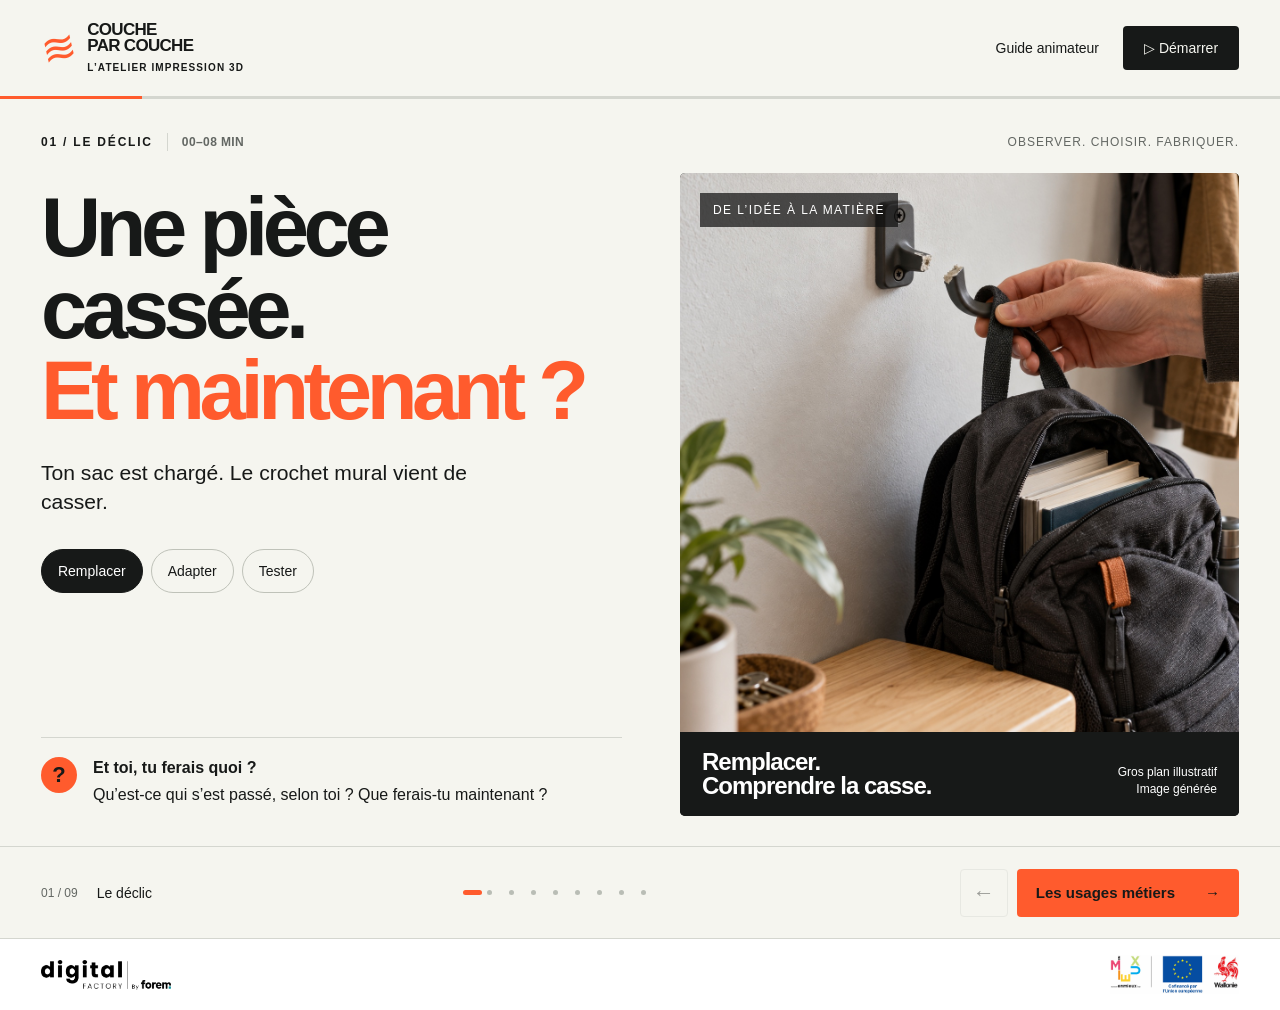
==== index.html @ ea2343e4 "Référencer la favicone du site" ====
<!doctype html>
<html lang="fr">
<head>
  <meta charset="UTF-8"><meta name="viewport" content="width=device-width,initial-scale=1">
  <meta name="theme-color" content="#171918">
  <title>Couche par couche · L’atelier impression 3D</title>
  <meta name="description" content="120 minutes pour partir d’un problème métier, comprendre l’impression 3D et fabriquer ton premier objet utile.">
  <link rel="icon" type="image/svg+xml" href="favicon.svg">
  <link rel="stylesheet" href="style.css"><script type="module" src="app.js"></script>
</head>
<body>
  <a class="skip" href="#stage">Aller à l’atelier</a>
  <header class="topbar">
    <button class="brand" id="home" aria-label="Retour au premier écran"><span class="brandmark" aria-hidden="true">≋</span><span>COUCHE<br>PAR COUCHE<span class="brand-sub">L’ATELIER IMPRESSION 3D</span></span></button>
    <div class="toptools"><button class="quiet" id="guide">Guide animateur</button><button class="clock" id="clock" title="Démarrer ou mettre en pause le chrono de l’atelier">▷ <span id="clock-text">Démarrer</span></button></div>
  </header>
  <div class="progress-track" aria-hidden="true"><div id="progress"></div></div>
  <main id="stage" tabindex="-1"></main>
  <footer class="bottom"><div class="chapter"><span id="page-number">01 / 09</span><span id="chapter-name">Le déclic</span></div><div id="dots" class="dots" aria-label="Étapes de l’atelier"></div><div class="nav-actions"><button id="prev" class="nav-arrow" aria-label="Écran précédent">←</button><button id="next" class="next">Les usages métiers <span aria-hidden="true">→</span></button></div></footer>
  <div class="institutional-logos" aria-label="Digital Factory et pouvoirs subsidiants"><img class="digital-factory-logo" src="assets/logo-digital-factory.png" alt="Digital Factory by Le Forem" width="813" height="187"><img class="subsidy-logos" src="assets/logo-pouvoirs-subsidiants.jpg" alt="En Mieux, Union européenne — cofinancé par l’Union européenne, et Wallonie" width="1413" height="424"></div>
  <dialog id="modal"><div class="modal-top"><span class="eyebrow" id="modal-kicker">L’ATELIER</span><button id="close-modal" class="nav-arrow" aria-label="Fermer la fenêtre">×</button></div><div id="modal-body"></div></dialog>
  <div id="announcement" class="sr-only" aria-live="polite"></div>
  <noscript><p>Active JavaScript pour explorer les objets et naviguer dans l’atelier.</p></noscript>
</body></html>
---- style.css ----
:root{--ink:#171918;--muted:#636763;--paper:#f5f5ef;--orange:#ff5b2d;--line:#d4d6cf;--green:#d3e8bd;--white:#fff;--radius:5px;font-family:Arial,Helvetica,sans-serif;color:var(--ink);background:var(--paper);font-synthesis:none}
*{box-sizing:border-box}body{margin:0}button,input,select,textarea{font:inherit}button,a,input,select,textarea{-webkit-tap-highlight-color:transparent}button,a{touch-action:manipulation}button{cursor:pointer;color:inherit}button:disabled{cursor:not-allowed;opacity:.4}button{border:0}a{color:inherit;text-underline-offset:4px}button:focus-visible,a:focus-visible,input:focus-visible,textarea:focus-visible,canvas:focus-visible{outline:3px solid #007fbd;outline-offset:4px}button:hover:not(:disabled){filter:brightness(.96)}.topbar{height:96px;padding:18px 3.2vw;display:flex;align-items:center;justify-content:space-between;gap:20px}.brand{display:flex;align-items:center;gap:12px;text-align:left;font-size:17px;font-weight:900;line-height:.93;letter-spacing:-.7px;background:none;padding:0}.brandmark{font-size:42px;line-height:1;color:var(--orange);transform:rotate(-13deg)}.brand-sub{display:block;font-size:10px;letter-spacing:1.1px;font-weight:600;margin-top:7px;line-height:1.3}.toptools{display:flex;align-items:center;gap:10px}.quiet{padding:13px 14px;border-radius:4px;background:none;font-size:14px}.mini{border:1px solid var(--line);padding:4px 7px;margin-left:8px;font-size:12px;border-radius:3px}.clock{background:var(--ink);color:var(--paper);padding:14px 18px;min-width:116px;border-radius:4px;font-size:14px;font-variant-numeric:tabular-nums}.progress-track{height:3px;background:var(--line)}#progress{height:100%;background:var(--orange);width:9.09%;transition:width .3s}#stage{min-height:calc(100svh - 191px);padding:34px 3.2vw 30px;outline:none}.eyebrow{font-size:12px;letter-spacing:1.8px;font-weight:700;text-transform:uppercase;display:flex;align-items:center;gap:14px;line-height:1.5}.eyebrow .time{font-variant-numeric:tabular-nums;letter-spacing:.4px;color:var(--muted);border-left:1px solid var(--line);padding-left:14px}.kicker-line{margin-bottom:22px;display:flex;justify-content:space-between;gap:20px;align-items:center}.kicker-line .label{font-size:12px;color:var(--muted);text-transform:uppercase;letter-spacing:1px}h1,h2,h3,p{margin:0}h1{font-size:clamp(56px,6.5vw,105px);line-height:.98;letter-spacing:-.065em;font-weight:800}h2{font-size:clamp(34px,4.4vw,66px);line-height:1.01;letter-spacing:-.055em;font-weight:800}h3{font-size:24px;line-height:1.08;letter-spacing:-.8px}.orange{color:var(--orange)}.muted{color:var(--muted)}.lede{font-size:clamp(18px,1.65vw,24px);line-height:1.4;max-width:610px}.body{font-size:17px;line-height:1.5}.small{font-size:14px;line-height:1.5}.micro{font-size:12px;line-height:1.5}.hero{display:grid;grid-template-columns:1.04fr 1fr;gap:4.5vw;align-items:stretch}.hero-copy{display:flex;flex-direction:column;justify-content:space-between;padding:14px 0 10px}.hero-copy .lede{margin-top:26px;max-width:490px}.hero-visual{position:relative;background:#111;min-height:460px;overflow:hidden;border-radius:var(--radius)}.hero-visual img{width:100%;height:100%;position:absolute;object-fit:cover;object-position:48% center}.photo-label{position:absolute;top:20px;left:20px;font-size:12px;letter-spacing:1.4px;background:rgba(15,15,15,.7);color:white;padding:10px 13px}.photo-caption{position:absolute;bottom:0;left:0;width:100%;background:linear-gradient(transparent,rgba(0,0,0,.8));padding:64px 22px 22px;color:white;display:flex;justify-content:space-between;gap:20px;align-items:end}.photo-caption strong{font-size:24px;line-height:1;letter-spacing:-1px}.photo-caption span{font-size:12px;max-width:130px;line-height:1.4;text-align:right}.scenario-tabs{display:flex;gap:8px;flex-wrap:wrap;margin-top:32px}.pill{padding:12px 16px;border:1px solid #bfc2b9;border-radius:100px;font-size:14px;background:transparent;min-height:44px}.pill[aria-pressed=true],.tab[aria-pressed=true]{background:var(--ink);color:white;border-color:var(--ink)}.challenge{border-top:1px solid var(--line);padding-top:19px;margin-top:28px;display:flex;align-items:start;gap:16px}.challenge .symbol{background:var(--orange);font-size:22px;font-weight:700;min-width:36px;height:36px;display:grid;place-items:center;border-radius:50%}.challenge p{font-size:16px;line-height:1.4}.challenge strong{display:block;margin-bottom:4px}.bottom{padding:19px 3.2vw;border-top:1px solid var(--line);display:flex;align-items:center;justify-content:space-between;gap:22px;min-height:92px;background:var(--paper)}.chapter{display:flex;gap:19px;align-items:center;font-size:14px}.chapter>span:first-child{font-size:12px;color:var(--muted);font-variant-numeric:tabular-nums}.nav-actions{display:flex;gap:9px}.nav-arrow{width:48px;min-height:46px;border:1px solid var(--line);background:transparent;border-radius:4px;font-size:22px}.next,.primary{background:var(--orange);color:var(--ink);font-weight:700;font-size:15px;min-height:48px;padding:14px 19px;border-radius:4px;display:inline-flex;gap:30px;align-items:center;justify-content:space-between;text-decoration:none}.primary.dark{background:var(--ink);color:white}.dots{display:flex;gap:0}.dot{width:22px;height:44px;background:none;display:grid;place-items:center}.dot:after{content:'';width:5px;height:5px;border-radius:100%;background:#b9bdb5}.dot[aria-current=step]:after{width:19px;height:5px;background:var(--orange);border-radius:8px}.split{display:grid;grid-template-columns:1fr 1fr;gap:4vw;margin-top:25px}.section-head{display:flex;justify-content:space-between;gap:40px;align-items:end;margin:9px 0 25px}.section-head .lede{max-width:420px;font-size:18px}.tabbar{display:flex;border-bottom:1px solid var(--line);gap:8px;flex-wrap:wrap;margin:24px 0}.tab{min-height:47px;padding:12px 18px;background:transparent;border-radius:5px 5px 0 0;font-size:15px}.case-card{padding:28px 32px;background:var(--ink);color:var(--paper);min-height:350px;display:flex;flex-direction:column;justify-content:space-between;position:relative;overflow:hidden;border-radius:5px}.case-card .case-num{font-size:125px;letter-spacing:-10px;line-height:.9;color:var(--orange);font-weight:800}.case-card h2{font-size:clamp(36px,3.9vw,62px);max-width:590px;margin-top:18px}.case-card .micro{color:#bfc6bb;margin-top:24px}.case-facts{display:grid;gap:0;align-content:center}.fact{padding:16px 0;border-bottom:1px solid var(--line);display:grid;grid-template-columns:95px 1fr;gap:20px}.fact strong{font-size:12px;letter-spacing:1px;text-transform:uppercase;color:var(--muted)}.fact p{font-size:20px;line-height:1.35}.fact.limit p{font-size:16px}.text-link{background:none;padding:13px 0;text-decoration:underline;text-underline-offset:4px;font-size:14px;text-align:left}.viewer-wrap{background:#e7e9e1;border:1px solid var(--line);border-radius:5px;position:relative;min-height:330px;overflow:hidden}.viewer-wrap canvas{width:100%;height:340px;display:block;touch-action:pan-y;cursor:grab}.viewer-wrap canvas:active{cursor:grabbing}.viewer-hint{position:absolute;left:18px;bottom:14px;font-size:12px;color:#41483e;pointer-events:none}.viewer-tools{display:flex;gap:5px;position:absolute;right:12px;top:12px}.viewer-tools button{background:var(--paper);width:42px;height:42px;font-size:21px;border:1px solid #c3c7bd;border-radius:4px}.steps{display:grid;grid-template-columns:repeat(4,1fr);gap:10px}.step-btn{padding:17px 18px;text-align:left;border:1px solid var(--line);background:none;border-radius:5px;display:flex;gap:12px;font-size:16px;line-height:1.25;align-items:center}.step-btn span{font-size:12px;color:var(--muted)}.step-btn[aria-pressed=true]{background:var(--orange);border-color:var(--orange);font-weight:700}.process-copy{padding:12px 0;display:flex;flex-direction:column;justify-content:center;gap:20px}.process-copy .number{font-size:16px;letter-spacing:2px;color:var(--muted)}.process-copy h3{font-size:38px}.range-label{display:flex;justify-content:space-between;gap:20px;font-size:14px;margin-bottom:8px}.range-box{margin-top:18px}.range-box input{width:100%;accent-color:var(--orange);height:36px;cursor:pointer}.objects{display:grid;grid-template-columns:repeat(3,1fr);gap:13px;margin:20px 0}.object{border:1px solid var(--line);border-radius:5px;padding:20px;text-align:left;background:transparent;display:flex;gap:13px;align-items:center;min-height:100px}.object[aria-pressed=true]{border:2px solid var(--orange);padding:19px;background:#ffebe1}.object span:first-child{font-size:30px;font-weight:800;color:#767d71}.object[aria-pressed=true] span:first-child{color:var(--orange)}.object strong{display:block;font-size:20px}.object small{display:block;font-size:14px;margin-top:6px;color:var(--muted)}.object-info{display:flex;flex-direction:column;justify-content:center;gap:20px}.specs{display:flex;flex-wrap:wrap;gap:10px}.specs span{border:1px solid var(--line);padding:7px 9px;border-radius:3px;font-size:12px}.notice{padding:15px 18px;border-left:3px solid var(--orange);background:#e9ebe3;font-size:14px;line-height:1.5}.fields{display:grid;grid-template-columns:1fr 1fr;gap:14px}.field label{font-size:14px;display:block;margin-bottom:7px}.field input,.field select,textarea,.wide-input{display:block;width:100%;background:transparent;border:1px solid #a8aea2;border-radius:4px;padding:12px;color:var(--ink);min-height:47px;font-size:17px}.field.wide{grid-column:1/-1}.budget{background:var(--ink);color:white;padding:27px;border-radius:5px;display:flex;flex-direction:column;gap:20px}.budget-number{font-size:76px;font-weight:800;line-height:.9;letter-spacing:-5px}.budget-number span{font-size:20px;letter-spacing:0;font-weight:400}.budget-status{font-size:23px;font-weight:700;line-height:1.2}.budget .small{color:#d0d5cb}.budget.good{background:#233e2c}.budget.bad{background:#4e2420}.checks{display:grid;gap:10px;margin-top:20px}.check{display:flex;align-items:start;gap:12px;padding:10px 0;font-size:15px;line-height:1.4;cursor:pointer}.check input{accent-color:var(--orange);width:21px;height:21px;min-width:21px;margin:0}.budget .primary{width:100%}.status-line{font-size:14px;line-height:1.5;padding:14px 0;border-bottom:1px solid #596154}.observe-list{display:grid;gap:10px}.observe{padding:23px;border:1px solid var(--line);text-align:left;background:none;border-radius:5px;min-height:91px}.observe strong{font-size:23px;display:block}.observe span{display:block;font-size:16px;line-height:1.4;margin-top:8px}.observe[aria-pressed=true]{background:var(--orange);border-color:var(--orange)}.material-crop{min-height:340px;position:relative;overflow:hidden;border-radius:5px;background:#111}.material-crop img{width:100%;height:100%;position:absolute;object-fit:cover;transform:scale(1.45);object-position:60% 40%}.material-crop .photo-label{top:auto;bottom:20px}.decision{padding:22px;border:1px solid var(--line);border-radius:5px;background:transparent;text-align:left;min-height:120px}.decision[aria-pressed=true]{background:var(--orange);border-color:var(--orange)}.decision strong{font-size:22px;display:block;margin-bottom:9px}.decision span{font-size:16px;line-height:1.4;display:block}.pair{display:grid;grid-template-columns:1fr 1fr;gap:12px}.feedback{margin-top:18px;padding:20px;border:1px solid var(--line);background:#e8eae2;border-radius:5px;font-size:17px;line-height:1.5;min-height:94px}.limits{margin-top:30px;display:grid;grid-template-columns:repeat(5,1fr);gap:12px}.limit-card{padding:22px 18px;min-height:260px;border:1px solid var(--line);background:none;text-align:left;display:flex;flex-direction:column;justify-content:space-between;border-radius:5px}.limit-card .limit-no{font-size:14px;letter-spacing:1px;color:var(--muted)}.limit-card strong{font-size:27px;letter-spacing:-1px;overflow-wrap:anywhere}.limit-card p{font-size:16px;line-height:1.45;margin-top:14px}.limit-card[aria-pressed=true]{background:var(--ink);color:white;border-color:var(--ink)}.limit-card[aria-pressed=true] .limit-no{color:var(--orange)}.cost{margin-top:20px;display:flex;gap:20px;align-items:center;padding:18px 20px;background:#e7e9e0;border-radius:4px;flex-wrap:wrap}.cost input{width:70px;padding:8px;background:transparent;border:1px solid #9ba491;font:inherit;border-radius:3px}.cost label{font-size:14px}.cost output{font-size:24px;font-weight:700;margin-left:auto}.workshop-note{background:var(--orange);padding:32px;border-radius:5px;display:flex;flex-direction:column;justify-content:space-between;min-height:335px}.workshop-note h2{font-size:50px}.workshop-note .micro{font-weight:700;letter-spacing:1px}.idea-form{display:grid;gap:14px;align-content:center}.idea-form label{font-size:16px;line-height:1.5}.idea-form input{margin-top:7px}.pitch{border-top:1px solid var(--line);margin-top:20px;padding-top:20px;font-size:20px;line-height:1.5}.recovery{display:grid;grid-template-columns:repeat(3,1fr);gap:15px;margin-top:30px}.recovery article{border-top:3px solid var(--ink);padding:20px 0}.recovery span{display:block;font-size:70px;line-height:1;letter-spacing:-5px;font-weight:800;color:var(--orange);margin-bottom:24px}.recovery h3{margin-bottom:14px}.recovery p{font-size:18px;line-height:1.45}.finish{display:grid;grid-template-columns:1.45fr 1fr;gap:4vw;align-items:center;min-height:430px}.finish h1{font-size:clamp(48px,5.9vw,88px)}.finish .lede{margin-top:25px}.finish-tag{display:inline-block;background:var(--orange);padding:9px 13px;font-size:14px;font-weight:700;margin-bottom:25px}.finish-actions{display:flex;gap:12px;flex-wrap:wrap;margin-top:27px}.finish-art{background:var(--ink);padding:35px;color:var(--paper);border-radius:5px}.finish-art .big{font-size:128px;line-height:.9;letter-spacing:-10px;font-weight:800;color:var(--orange)}.finish-art h3{font-size:32px;margin:30px 0 20px}.finish-art p{font-size:17px;line-height:1.5}dialog{border:0;background:var(--paper);color:var(--ink);border-radius:8px;max-width:780px;width:calc(100% - 30px);max-height:89svh;padding:26px 30px;box-shadow:0 20px 120px #0005}dialog::backdrop{background:#111b;backdrop-filter:blur(5px)}.modal-top{display:flex;align-items:center;justify-content:space-between;margin-bottom:15px}.modal-top .nav-arrow{border:0}.modal-title{font-size:38px;line-height:1.1;letter-spacing:-1.5px;margin:0 0 23px}.plan-row{display:flex;gap:20px;align-items:center;justify-content:space-between;min-height:55px;width:100%;border-top:1px solid var(--line);background:none;text-align:left;font-size:17px;padding:12px 0}.plan-row .small{color:var(--muted);min-width:96px}.plan-row strong{flex:1}.plan-row.active{color:#b52c0a}.guide-block{border-top:1px solid var(--line);padding:18px 0}.guide-block h3{font-size:19px;margin-bottom:10px}.guide-block p,.guide-block li{font-size:16px;line-height:1.55}.guide-block ul{padding-left:20px}.guide-quote{font-size:24px;line-height:1.35;letter-spacing:-.5px;margin:18px 0;padding:20px;background:#ffded0}.sources a{display:block;font-size:17px;margin:17px 0 4px}.sr-only,.skip:not(:focus){position:absolute;width:1px;height:1px;padding:0;margin:-1px;overflow:hidden;clip:rect(0,0,0,0);white-space:nowrap;border:0}.skip:focus{position:fixed;top:0;left:0;background:white;padding:20px;z-index:99}.fade-in{animation:appear .25s ease-out}@keyframes appear{from{opacity:.2;transform:translateY(7px)}to{opacity:1;transform:none}}@media(prefers-reduced-motion:reduce){*,*:before,*:after{animation:none!important;transition:none!important;scroll-behavior:auto!important}}
@media(min-width:1600px){#stage{padding-top:45px}.hero-visual{min-height:560px}.viewer-wrap canvas{height:410px}.case-card{min-height:450px}}
@media(max-width:1100px){h1{font-size:68px}.hero{gap:30px}.hero-visual{min-height:430px}.dots{display:none}.limits{grid-template-columns:repeat(3,1fr)}.limit-card{min-height:210px}.section-head .lede{max-width:330px}.steps{grid-template-columns:repeat(2,1fr)}.object{padding:15px}.object[aria-pressed=true]{padding:14px}.object strong{font-size:18px}.fact{grid-template-columns:75px 1fr;gap:12px}.topbar{height:88px}#stage{min-height:calc(100svh - 183px)}.toptools{gap:0}.quiet{padding:12px 10px}.mini{display:none}}
@media(max-width:750px){.topbar{height:auto;min-height:84px;padding:15px 20px;flex-wrap:wrap;gap:15px}.brand{font-size:15px}.brandmark{font-size:36px}.brand-sub{font-size:9px}.toptools{margin-left:auto}.quiet{font-size:13px;padding:11px 9px}.clock{font-size:13px;padding:12px;min-width:97px}#guide{display:none}#stage{padding:25px 20px 27px;min-height:calc(100svh - 178px)}.hero,.split,.finish{grid-template-columns:1fr;gap:24px}.hero-copy{padding:0}.hero h1{font-size:clamp(55px,10vw,78px)}.hero-visual{min-height:320px}.hero-copy .lede{margin-top:20px}.scenario-tabs{margin-top:23px}.challenge{margin-top:23px}.kicker-line{margin-bottom:19px}.kicker-line .label{display:none}.bottom{position:sticky;bottom:0;z-index:5;padding:12px 20px;min-height:77px;gap:12px;box-shadow:0 -3px 18px #00000006}.chapter{gap:6px;flex-direction:column;align-items:start;font-size:12px}.next{font-size:14px;padding:12px 15px;gap:18px}.nav-arrow{width:43px}.section-head{display:block}.section-head .lede{max-width:100%;margin-top:15px}.tabbar{gap:1px}.tab{font-size:14px;padding:12px}.case-card{min-height:295px;padding:25px}.case-card .case-num{font-size:90px}.case-card h2{font-size:43px}.fact p{font-size:18px}.steps{gap:7px}.step-btn{padding:15px 12px;font-size:14px}.viewer-wrap canvas{height:290px}.viewer-wrap{min-height:290px}.objects{grid-template-columns:1fr;gap:7px}.object{min-height:68px;padding:13px}.object[aria-pressed=true]{padding:12px}.object small{margin-top:3px}.object span:first-child{font-size:23px}.object strong{font-size:18px}.limits{grid-template-columns:1fr;gap:9px}.limit-card{min-height:100px;display:block}.limit-card .limit-no{margin-right:20px;display:inline-block}.limit-card strong{font-size:25px}.limit-card p{padding-left:40px;margin-top:10px}.cost{gap:14px}.cost output{margin-left:0}.workshop-note{min-height:260px;padding:26px}.workshop-note h2{font-size:43px}.recovery{grid-template-columns:1fr;gap:20px}.recovery article{padding:17px 0;display:grid;grid-template-columns:65px 1fr;gap:5px 20px}.recovery span{font-size:58px;grid-row:1/3;margin-bottom:0}.recovery h3{margin-bottom:5px}.finish{min-height:0}.finish h1{font-size:53px}.finish-art{padding:28px}.finish-art .big{font-size:95px}.finish-art h3{margin-top:22px}.eyebrow{font-size:11px;gap:10px;letter-spacing:1.3px}.eyebrow .time{padding-left:10px}.pair{grid-template-columns:1fr}.decision{min-height:95px}dialog{padding:18px}.modal-title{font-size:31px}.plan-row{gap:10px;font-size:15px}.plan-row .small{min-width:83px;font-size:12px}.guide-quote{font-size:21px}.photo-caption strong{font-size:23px}}
@media(max-width:390px){.toptools .quiet{font-size:12px}.clock{min-width:85px}.chapter #chapter-name{display:none}.next{gap:12px}.fields{grid-template-columns:1fr}.hero h1{font-size:51px}}

.scenario-visual{min-height:0;align-self:start;background:var(--ink)}.scenario-visual img{position:relative;display:block;width:100%;height:auto;aspect-ratio:1;object-fit:contain}.scenario-visual .photo-caption{position:static;padding:18px 22px;background:var(--ink)}

/* Usages métiers : photographie et dévoilement progressif */
.case-layout{display:grid;grid-template-columns:minmax(0,1.06fr) minmax(0,.94fr);gap:clamp(24px,3.5vw,58px);align-items:start;margin-top:22px}
.case-photo{margin:0;min-width:0;background:#262a27;border-radius:5px;overflow:hidden;position:relative}
.case-photo img{display:block;width:100%;aspect-ratio:4/3;object-fit:cover}
.case-photo figcaption{display:flex;justify-content:space-between;gap:12px;padding:10px 15px;color:#e6e8e2;font-size:12px;letter-spacing:.02em}
.case-panel{min-width:0}
.case-domain{font-size:12px;font-weight:800;letter-spacing:.12em;color:var(--orange)}
.case-panel h3{font-size:clamp(25px,2.25vw,37px);line-height:1.1;letter-spacing:-.035em;margin:10px 0 14px;max-width:660px}
.case-hint{font-size:16px;color:var(--muted);margin:0 0 10px}
.case-questions{border-top:1px solid var(--line);margin-bottom:12px}
.case-question{appearance:none;display:block;width:100%;text-align:left;border:0;border-bottom:1px solid var(--line);background:transparent;padding:13px 2px;color:var(--ink);cursor:pointer;min-height:51px;font:inherit}
.case-question:hover{background:rgba(255,91,45,.06)}
.case-question:focus-visible{outline:3px solid var(--orange);outline-offset:2px}
.case-question-top{display:flex;align-items:center;justify-content:space-between;gap:15px;font-size:16px}
.case-question-top strong{font-weight:750}
.case-question-top>span{font-size:24px;line-height:1;color:var(--orange)}
.case-question-body{display:block;font-size:18px;line-height:1.28;margin:7px 30px 2px 0}
.case-question-body em{font-style:normal;color:#464d48}
.case-answer{font-weight:650;color:var(--orange)}
.case-panel>.micro{margin-top:7px}
@media(max-width:850px){.case-layout{grid-template-columns:1fr;gap:20px}.case-photo img{aspect-ratio:16/9}.case-panel h3{font-size:clamp(26px,5vw,36px)}.case-question{min-height:54px}}
@media(max-width:600px){.case-photo img{aspect-ratio:4/3}.case-question-body{font-size:17px}.case-hint{font-size:15px}}
.case-photo img[src$="sante.jpg"]{object-fit:contain;background:#1f514d}
.case-question-top strong{font-size:17px;line-height:1.23;letter-spacing:-.01em;font-weight:650}
.case-question-body.case-answer{font-size:17px;color:#d94d25;font-weight:600}
.luminaire-context{display:flex;align-items:center;gap:12px;border:1px solid var(--line);border-top:0;padding:9px 13px;background:#faf9f5;border-radius:0 0 5px 5px}
.luminaire-context svg{width:50%;max-width:280px;min-width:170px;height:auto;flex:none}
.luminaire-context p{font-size:13px;line-height:1.3;color:#4c544f}
@media(max-width:600px){.luminaire-context{display:block}.luminaire-context svg{width:100%;max-width:340px}.luminaire-context p{margin-top:2px}}

/* Page 3 : pièce de référence, matières et dépôt visible des couches. */
.process-steps{grid-template-columns:repeat(5,minmax(0,1fr));gap:8px}
.process-steps .step-btn{padding:15px 13px;min-height:66px}
.process-steps .step-btn span{font-size:14px}
.process-layout{grid-template-columns:minmax(0,1.05fr) minmax(0,.95fr);align-items:start;gap:3vw}
.process-reference{margin:0;background:#e9eae8;border:1px solid var(--line);border-radius:5px;overflow:hidden}
.process-reference img{display:block;width:100%;height:auto;aspect-ratio:4/3;object-fit:contain}
.process-reference figcaption{padding:11px 15px;font-size:14px;line-height:1.4;background:#f7f7f2;color:#515950}
.process-layout .process-copy{gap:17px;padding:5px 0}
.process-layout .process-copy h3{font-size:clamp(29px,2.6vw,39px)}
.process-layout .challenge{margin-top:4px;padding-top:16px}
.process-layout .text-link{padding:5px 0;min-height:44px}
.preparation-checks{display:flex;gap:8px;margin-top:13px;flex-wrap:wrap}
.preparation-checks span{border:1px solid var(--line);border-radius:4px;padding:8px 11px;font-size:14px}
.material-choice{display:grid;grid-template-columns:repeat(3,minmax(0,1fr));gap:8px}
.material-choice button{padding:15px 10px;min-height:99px;border:1px solid #b4bcb0;border-radius:5px;background:transparent;text-align:left}
.material-choice button[aria-pressed=true]{background:var(--ink);border-color:var(--ink);color:white}
.material-choice strong{display:block;font-size:26px;letter-spacing:-.03em}
.material-choice span{display:block;margin-top:8px;font-size:14px;line-height:1.3}
.material-choice button[aria-pressed=true] strong{color:#ff875e}
.material-detail{display:grid;gap:12px}
.material-detail .lede{font-size:20px}
.heated-diagram,.layer-demo{border:1px solid var(--line);border-radius:5px;overflow:hidden;background:#e9ece6}
.heated-diagram svg,.layer-demo svg{display:block;width:100%;height:auto}
.heated-diagram p{padding:13px 18px;border-top:1px solid var(--line);font-size:16px}
.layer-demo-head{display:flex;gap:13px;align-items:center;padding:10px 14px;border-bottom:1px solid #c7cec4}
.layer-demo-head img{width:78px;height:58px;object-fit:cover;border-radius:4px}
.layer-demo-head strong{display:block;font-size:19px}
.layer-demo-head span{display:block;font-size:14px;color:#505d51;margin-top:5px}
.layer-actions{display:flex;gap:10px;align-items:center;flex-wrap:wrap}
.layer-status{margin-top:12px;min-height:24px}
.process-layout .range-label{font-size:16px}
.process-layout .range-box{margin-top:15px}
@media(max-width:1100px){.process-steps .step-btn{font-size:14px;padding:11px 9px;gap:8px}.process-layout .process-copy{gap:14px}.material-choice button{padding:11px 9px}.material-choice strong{font-size:23px}}
@media(max-width:850px){.process-steps{grid-template-columns:repeat(3,minmax(0,1fr))}.process-layout{grid-template-columns:1fr;gap:24px}.process-reference img{max-height:440px;object-fit:contain}.process-layout .process-copy{padding:0}.heated-diagram svg,.layer-demo svg{max-height:390px}.process-layout .range-label{font-size:14px}}
@media(max-width:460px){.process-steps{grid-template-columns:repeat(2,minmax(0,1fr))}.process-steps .step-btn{font-size:15px;min-height:56px}.material-choice{gap:6px}.material-choice span{font-size:14px}.layer-actions .primary{gap:8px;padding:13px}.layer-demo-head strong{font-size:18px}}

/* Page 4 : deux objets, un choix et les fichiers 3MF à venir. */
.print-choices{display:grid;grid-template-columns:repeat(2,minmax(0,1fr));gap:22px}
.print-choice{padding:0;text-align:left;border:2px solid var(--line);border-radius:7px;overflow:hidden;background:transparent;color:var(--ink);min-width:0}
.print-choice[aria-pressed=true]{border-color:var(--orange)}
.print-choice-photo{position:relative;background:#e5e6e3;overflow:hidden}
.print-choice-photo img{display:block;width:100%;height:auto;aspect-ratio:4/3;object-fit:cover}
.print-choice-state{position:absolute;top:15px;right:15px;padding:11px 14px;background:var(--paper);border-radius:4px;font-size:15px;font-weight:700;box-shadow:0 2px 15px #0001}
.print-choice[aria-pressed=true] .print-choice-state{background:var(--orange)}
.print-choice-caption{display:flex;align-items:center;gap:14px;padding:19px}
.print-choice-index{font-size:18px;color:var(--muted)}
.print-choice-caption strong{display:block;font-size:27px;line-height:1.1;letter-spacing:-.035em}
.print-choice-caption div>span{display:block;font-size:16px;margin-top:7px;line-height:1.3}
.print-choice-ref{margin-left:auto;font-size:14px;white-space:nowrap;color:#525b50}
.print-selection{display:grid;grid-template-columns:1fr 1fr;gap:32px;align-items:start;margin-top:22px;border-top:1px solid var(--line);padding-top:19px}
.print-selection .challenge{border:0;padding:0;margin:0}
.print-file{display:flex;gap:22px;justify-content:space-between;align-items:center}
.print-number{font-size:28px;letter-spacing:.04em;display:block;margin-top:4px;font-variant-numeric:tabular-nums}
.print-choice-note{font-size:14px;line-height:1.4;color:var(--muted);margin-top:18px}
@media(max-width:1100px){.print-choice-caption{flex-wrap:wrap;gap:10px;padding:16px}.print-choice-ref{width:100%;margin-left:30px}.print-file{flex-wrap:wrap;gap:12px}.print-choice-caption strong{font-size:25px}}
@media(max-width:750px){.print-choices{grid-template-columns:1fr;gap:18px}.print-choice-photo img{max-height:390px;object-fit:contain}.print-selection{grid-template-columns:1fr;gap:24px}.print-choice-caption{flex-wrap:nowrap}.print-choice-ref{width:auto;margin-left:auto}.print-file{justify-content:start;gap:24px}}
@media(max-width:430px){.print-choice-caption{flex-wrap:wrap}.print-choice-ref{width:100%;margin-left:30px}.print-choice-state{top:11px;right:11px;font-size:14px}}
.first-layers-photo{margin:0;align-self:start;overflow:hidden;border-radius:5px;background:#202520}
.first-layers-photo img{display:block;width:100%;height:auto;aspect-ratio:4/3;object-fit:cover}
.first-layers-photo figcaption{padding:13px 17px;font-size:14px;color:#f1f3ee;line-height:1.4}
.case-carousel .construction-slide{object-fit:contain;background:#e6e8e1}
.construction-controls{display:flex;gap:9px;align-items:center;margin-top:12px}
.construction-controls>.nav-arrow{flex:none;min-height:48px}
.construction-tabs{display:flex;flex:1;gap:7px}
.construction-tabs button{flex:1;border:1px solid var(--line);border-radius:4px;background:transparent;padding:12px 9px;min-height:48px;font-size:15px;line-height:1.25}
.construction-tabs button[aria-pressed=true]{background:var(--ink);color:white;border-color:var(--ink)}
@media(max-width:480px){.construction-controls{gap:6px}.construction-tabs{gap:5px}.construction-tabs button{font-size:14px;padding:10px 6px}.construction-controls>.nav-arrow{width:40px}}
.sample-comparison{display:grid;grid-template-columns:minmax(230px,.75fr) minmax(0,1.5fr);gap:24px;align-items:stretch}
.sample-mission{padding:28px;background:var(--orange);border-radius:5px;display:flex;flex-direction:column;gap:24px}
.sample-mission h3{font-size:clamp(34px,3.6vw,54px);line-height:1.02;letter-spacing:-.045em}
.sample-mission p,.sample-prompt{font-size:17px;line-height:1.4}
.sample-prompt{border-top:1px solid #17191866;padding-top:18px;margin-top:auto}
.sample-prompt strong{display:block;margin-top:8px}
.sample-topics{display:grid;grid-template-columns:1fr 1fr;gap:15px;align-items:start}
.sample-topic{border:1px solid #b9c0b5;border-radius:5px;overflow:hidden;background:#f8f8f3}
.sample-topic summary{list-style:none;cursor:pointer;padding:23px;min-height:200px;display:flex;flex-direction:column;gap:18px}
.sample-topic summary::-webkit-details-marker{display:none}
.sample-topic summary:focus-visible{outline:3px solid var(--orange);outline-offset:-3px}
.sample-topic-label{font-size:15px;color:#505d51;font-weight:700}
.sample-topic summary>strong{font-size:24px;line-height:1.15;letter-spacing:-.02em}
.sample-reveal{font-size:14px;display:flex;gap:12px;justify-content:space-between;align-items:center;margin-top:auto;color:#555f51}
.sample-reveal>span{font-size:26px;color:#b83a14}
.sample-topic[open] .sample-reveal>span{transform:rotate(45deg)}
.sample-topic[open]{border-color:var(--orange)}
.sample-topic>p{font-size:17px;line-height:1.45;border-top:1px solid var(--line);padding:18px 23px;background:#fff0e8}
.sample-takeaway{margin-top:22px;border-top:1px solid var(--line);padding-top:18px;display:flex;gap:30px;align-items:start}
.sample-takeaway strong{font-size:21px;line-height:1.2;flex:1}
.sample-takeaway p{font-size:17px;line-height:1.4;flex:1.5}
@media(max-width:1000px){.sample-comparison{grid-template-columns:1fr}.sample-mission{display:grid;grid-template-columns:1fr 1fr;gap:16px 26px}.sample-mission h3{grid-row:2/4}.sample-mission .eyebrow{grid-column:1/-1}.sample-mission p{grid-column:2}.sample-prompt{grid-column:2}.sample-topic summary{min-height:190px}}
@media(max-width:600px){.sample-topics{grid-template-columns:1fr}.sample-mission{display:flex;padding:23px}.sample-mission h3{font-size:38px}.sample-topic summary{min-height:170px}.sample-takeaway{display:block}.sample-takeaway p{margin-top:12px}}

/* Clôture : un court bilan oral autour de l’objet réellement imprimé. */
.closing{grid-template-columns:minmax(0,1.25fr) minmax(360px,.75fr);align-items:stretch;gap:clamp(28px,4vw,70px)}
.closing h1{font-size:clamp(48px,5.1vw,82px);line-height:1.03}
.closing .lede{margin-top:28px;max-width:570px}
.closing .text-link{margin-top:28px}
.closing-card{background:var(--ink);color:var(--paper);padding:clamp(25px,2.6vw,42px);border-radius:5px;display:flex;flex-direction:column;min-height:430px}
.closing-card>.eyebrow{color:var(--orange)}
.closing-card ol{list-style:none;margin:26px 0 0;padding:0;display:grid;flex:1}
.closing-card li{border-top:1px solid #6b716b;padding:16px 0;display:grid;grid-template-columns:50px 1fr;gap:4px 12px;align-content:center}
.closing-card li>span{font-size:20px;font-weight:800;color:var(--orange);grid-row:1/3}
.closing-card li>strong{font-size:23px;line-height:1.12;letter-spacing:-.025em}
.closing-card li>p{font-size:16px;line-height:1.4;color:#d9ded8;margin-top:5px}
@media(max-width:900px){.closing{grid-template-columns:1fr}.closing-card{min-height:0}.closing-card ol{margin-top:20px}}
@media(max-width:550px){.closing h1{font-size:clamp(43px,10vw,60px)}.closing-card li>strong{font-size:21px}.closing-card li{grid-template-columns:42px 1fr}}
.institutional-logos{background:#fff;border-top:1px solid var(--line);padding:12px 3.2vw;display:flex;align-items:center;justify-content:space-between;gap:16px;min-height:72px}
.institutional-logos img{display:block;max-width:100%;height:auto;object-fit:contain}
.digital-factory-logo{width:130px}
.subsidy-logos{width:129px}
@media(max-width:700px){.institutional-logos{padding:16px 5vw;flex-direction:column;align-items:flex-start;gap:10px}.digital-factory-logo{width:105px}.subsidy-logos{width:min(100%,129px)}}

/* Let the stage use the space left by the header, navigation and partner logos.
   Long disclosures still expand the document and remain scrollable. */
body{min-height:100svh;display:flex;flex-direction:column}
#stage{flex:1 0 auto;min-height:0}
.topbar,.progress-track,.bottom,.institutional-logos{flex-shrink:0}

@media(min-width:751px) and (max-height:820px){
  .topbar{height:72px;padding-top:10px;padding-bottom:10px}
  #stage{padding-top:18px;padding-bottom:18px}
  .bottom{min-height:68px;padding-top:10px;padding-bottom:10px}
  .institutional-logos{min-height:48px;padding-top:7px;padding-bottom:7px}
  .digital-factory-logo{width:106px}.subsidy-logos{width:105px}
  .kicker-line{margin-bottom:12px}
  h1{font-size:clamp(54px,5vw,72px)}
  h2{font-size:clamp(32px,3.5vw,52px)}
  .hero-copy .lede{margin-top:16px}
  .scenario-tabs{margin-top:17px}
  .challenge{margin-top:16px;padding-top:13px}
  .section-head{margin:3px 0 13px}
  .tabbar{margin:13px 0}
  .case-layout{margin-top:12px}
  .split{margin-top:15px}
  .process-steps .step-btn{min-height:52px;padding:10px}
  .print-choice-caption{padding:12px 16px}
  .print-selection{margin-top:12px;padding-top:12px}
  .print-choice-note{margin-top:10px}
  .observe{padding:15px;min-height:74px}
  .recovery{margin-top:16px}
  .recovery article{padding:12px 0}
  .recovery span{font-size:55px;margin-bottom:12px}
  .closing-card{min-height:360px}
  .closing-card li{padding:10px 0}
}
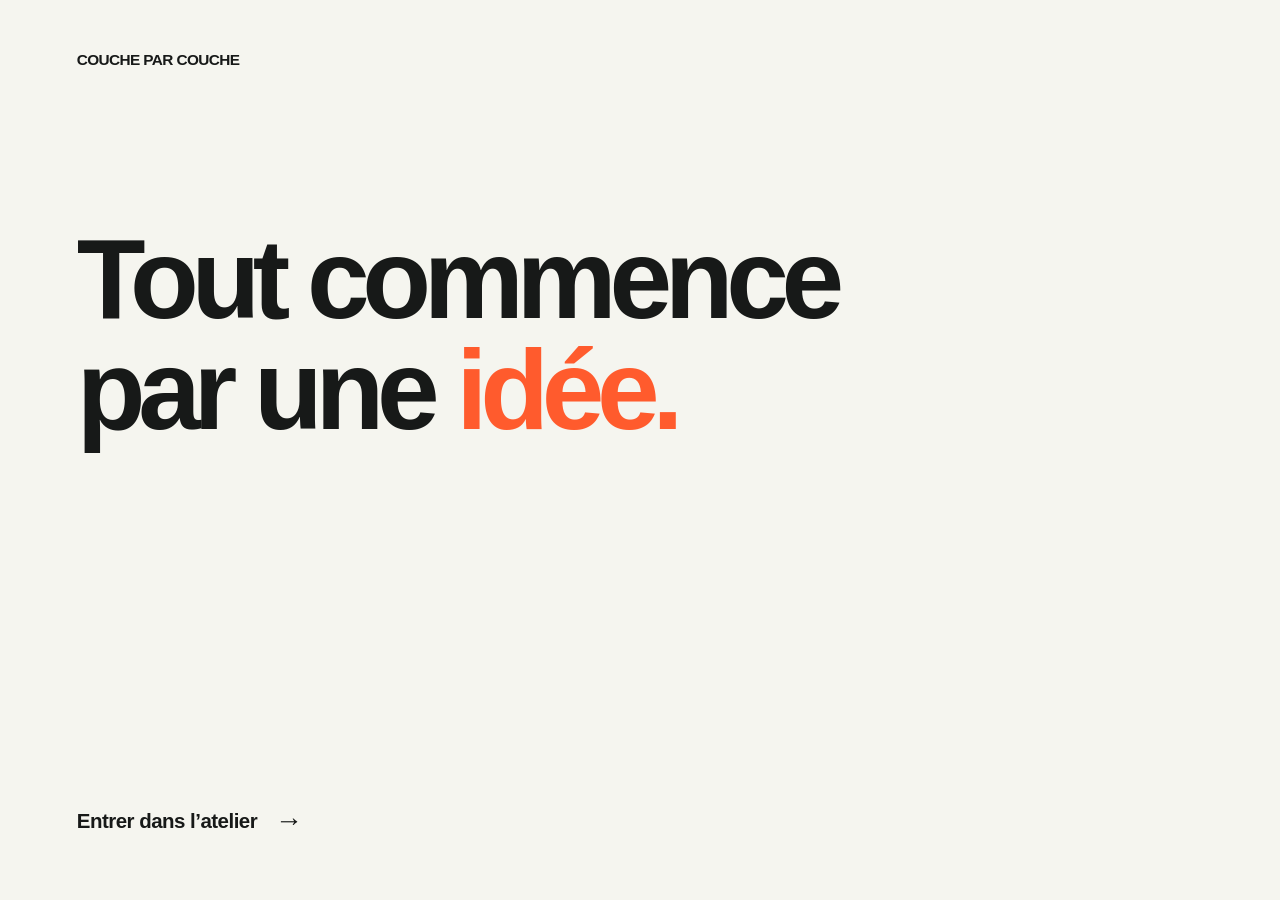
==== commit c982cb2b: "Ajouter l’accueil animé Tout commence par une idée" ====
--- a/index.html
+++ b/index.html
@@ -8,10 +8,27 @@
   <link rel="icon" type="image/svg+xml" href="favicon.svg">
   <link rel="stylesheet" href="style.css"><script type="module" src="app.js"></script>
 </head>
-<body>
+<body class="intro-active">
+  <section class="intro-screen" aria-labelledby="intro-title">
+    <p class="intro-brand">COUCHE PAR COUCHE</p>
+    <div class="intro-content">
+      <h1 class="intro-title" id="intro-title" tabindex="-1">Tout commence<br>par une <span>idée.</span></h1>
+      <svg class="intro-layers" viewBox="0 0 1200 230" fill="none" aria-hidden="true">
+        <g stroke="currentColor" stroke-width="1.6" stroke-linecap="round">
+          <path pathLength="1" d="M2 105H380C620 105 655 18 795 18S935 125 1198 125"/>
+          <path pathLength="1" d="M2 127H380C620 127 655 50 795 50S935 147 1198 147"/>
+          <path pathLength="1" d="M2 149H380C620 149 655 82 795 82S935 169 1198 169"/>
+          <path pathLength="1" d="M2 171H380C620 171 655 114 795 114S935 191 1198 191"/>
+          <path pathLength="1" d="M2 193H380C620 193 655 146 795 146S935 213 1198 213"/>
+          <path pathLength="1" d="M2 215H380C620 215 655 178 795 178S935 229 1198 229"/>
+        </g>
+      </svg>
+    </div>
+    <button class="intro-enter" id="enter-workshop">Entrer dans l’atelier <span aria-hidden="true">→</span></button>
+  </section>
   <a class="skip" href="#stage">Aller à l’atelier</a>
   <header class="topbar">
-    <button class="brand" id="home" aria-label="Retour au premier écran"><span class="brandmark" aria-hidden="true">≋</span><span>COUCHE<br>PAR COUCHE<span class="brand-sub">L’ATELIER IMPRESSION 3D</span></span></button>
+    <button class="brand" id="home" aria-label="Retour à l’introduction"><span class="brandmark" aria-hidden="true">≋</span><span>COUCHE<br>PAR COUCHE<span class="brand-sub">L’ATELIER IMPRESSION 3D</span></span></button>
     <div class="toptools"><button class="quiet" id="guide">Guide animateur</button><button class="clock" id="clock" title="Démarrer ou mettre en pause le chrono de l’atelier">▷ <span id="clock-text">Démarrer</span></button></div>
   </header>
   <div class="progress-track" aria-hidden="true"><div id="progress"></div></div>
--- a/style.css
+++ b/style.css
@@ -182,3 +182,26 @@
   .closing-card{min-height:360px}
   .closing-card li{padding:10px 0}
 }
+
+/* Exemples complémentaires : visibles avant les questions, au second plan. */
+.case-applications{margin:17px 0 20px;padding-left:12px;border-left:2px solid var(--orange);font-size:14px;line-height:1.5;color:var(--muted)}
+.case-applications strong{display:block;margin-bottom:4px;font-size:12px;font-weight:700;color:#4c544f}
+.case-applications span{display:block}
+
+/* Écran d’accueil : une idée prend forme, avant les neuf étapes. */
+.intro-screen{display:none}
+body.intro-active>.topbar,body.intro-active>.progress-track,body.intro-active>#stage,body.intro-active>.bottom,body.intro-active>.institutional-logos,body.intro-active>.skip{display:none}
+body.intro-active>.intro-screen{display:flex}
+.intro-screen{min-height:100svh;padding:clamp(24px,4vw,64px) 6vw;flex-direction:column;justify-content:space-between;gap:36px;background:var(--paper)}
+.intro-brand{font-size:clamp(12px,1.2vw,18px);font-weight:800;letter-spacing:-.04em}
+.intro-content{width:100%;margin:auto 0;padding-top:clamp(15px,4vh,60px)}
+.intro-title{font-size:clamp(39px,8.8vw,145px);line-height:.99;letter-spacing:-.065em;font-weight:800;outline:none}
+.intro-title span{color:var(--orange)}
+.intro-layers{display:block;width:100%;height:auto;max-height:28svh;margin-top:12px;color:var(--orange);overflow:visible}
+.intro-layers path{stroke-dasharray:1;animation:intro-draw 16s ease-in-out infinite;animation-delay:calc(var(--layer,0)*.6s);animation-fill-mode:both}
+.intro-layers path:nth-child(2){--layer:1}.intro-layers path:nth-child(3){--layer:2}.intro-layers path:nth-child(4){--layer:3}.intro-layers path:nth-child(5){--layer:4}.intro-layers path:nth-child(6){--layer:5}
+.intro-enter{align-self:flex-start;display:flex;align-items:center;gap:18px;min-height:48px;padding:12px 0;background:transparent;font-size:clamp(15px,1.6vw,23px);font-weight:700;letter-spacing:-.025em}
+.intro-enter span{font-size:1.35em;transition:transform .2s}.intro-enter:hover span{transform:translateX(5px)}
+@keyframes intro-draw{0%{stroke-dashoffset:1;opacity:0}8%{opacity:1}42%,82%{stroke-dashoffset:0;opacity:1}100%{stroke-dashoffset:0;opacity:0}}
+@media(prefers-reduced-motion:reduce){.intro-layers path{animation:none;stroke-dashoffset:0;opacity:1}.intro-enter span{transition:none}}
+@media(max-width:600px){.intro-screen{padding:28px 6vw;gap:25px}.intro-title{font-size:clamp(34px,9vw,54px)}.intro-content{padding:0}.intro-layers{margin-top:30px}.intro-brand{font-size:12px}}
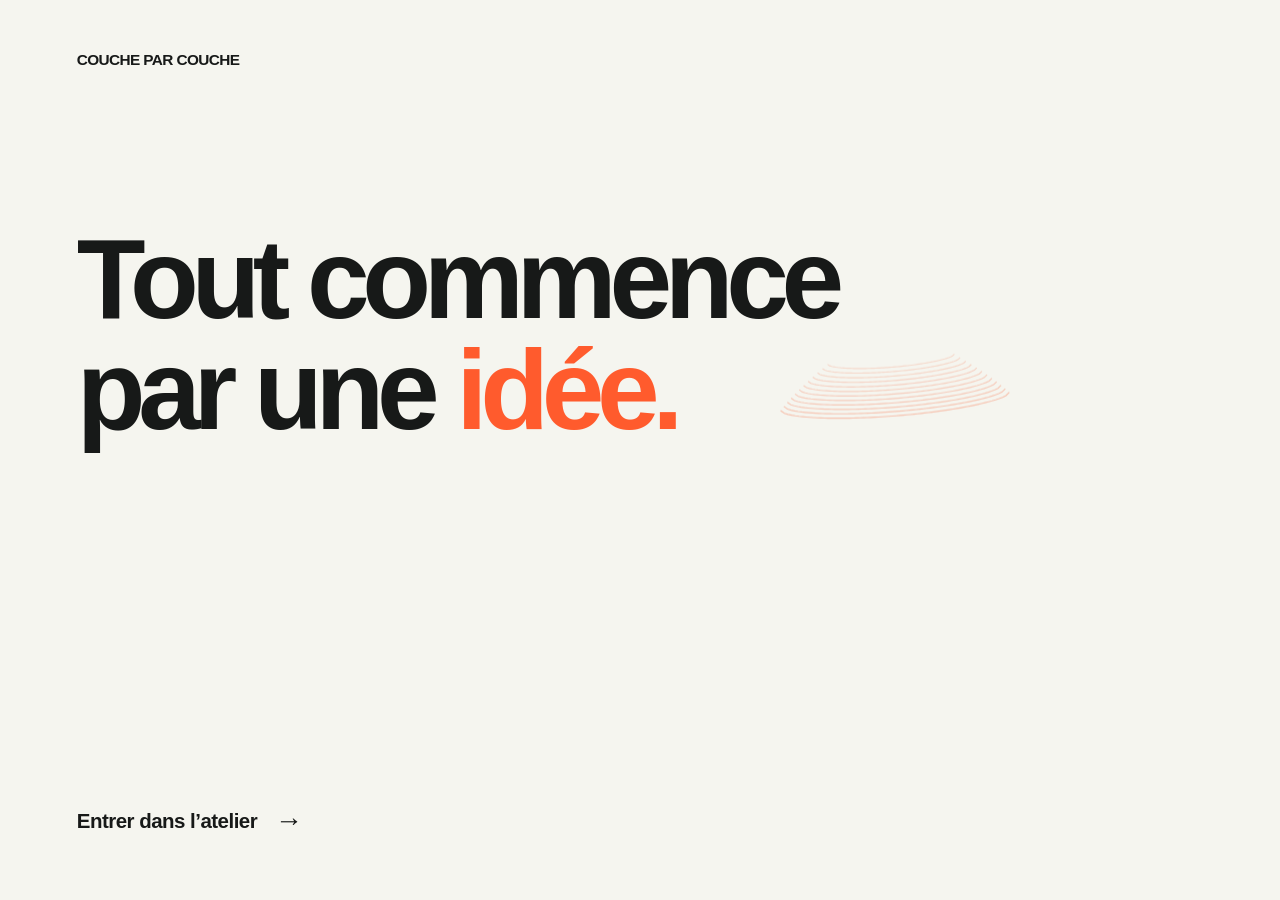
==== commit b8911430: "Intégrer le relief 3D à l’introduction" ====
--- a/index.html
+++ b/index.html
@@ -6,7 +6,9 @@
   <title>Couche par couche · L’atelier impression 3D</title>
   <meta name="description" content="120 minutes pour partir d’un problème métier, comprendre l’impression 3D et fabriquer ton premier objet utile.">
   <link rel="icon" type="image/svg+xml" href="favicon.svg">
-  <link rel="stylesheet" href="style.css"><script type="module" src="app.js"></script>
+  <link rel="stylesheet" href="style.css?v=2fb629d965c9"><script type="module" src="app.js?v=038ede96d2e3"></script>
+  <style>.intro-content{position:relative}.intro-relief-3d{position:absolute;inset:0;z-index:0;width:100%;height:100%;pointer-events:auto;cursor:pointer;opacity:.96}.intro-title,.intro-layers{position:relative;z-index:1;pointer-events:none}.intro-relief-3d.is-paused{cursor:play}.intro-screen{overflow:hidden}@media(max-width:700px){.intro-relief-3d{opacity:.72}}@media(prefers-reduced-motion:reduce){.intro-relief-3d{opacity:.55}}</style>
+  <script type="module" src="intro-3d.js?v=1"></script>
 </head>
 <body class="intro-active">
   <section class="intro-screen" aria-labelledby="intro-title">
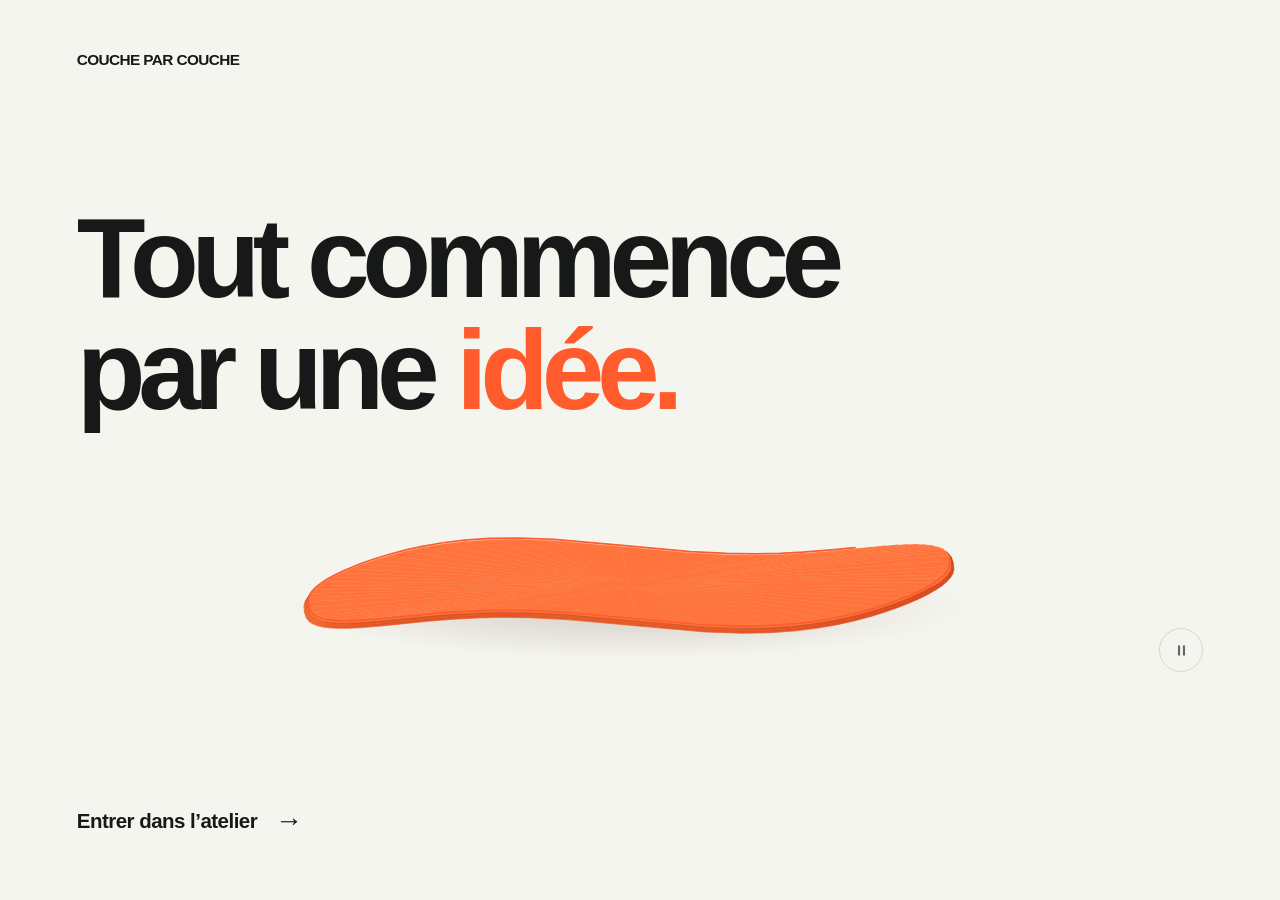
==== commit e8dc7fde: "Afficher l’animation 3D sur l’accueil" ====
--- a/index.html
+++ b/index.html
@@ -6,15 +6,16 @@
   <title>Couche par couche · L’atelier impression 3D</title>
   <meta name="description" content="120 minutes pour partir d’un problème métier, comprendre l’impression 3D et fabriquer ton premier objet utile.">
   <link rel="icon" type="image/svg+xml" href="favicon.svg">
-  <link rel="stylesheet" href="style.css?v=2fb629d965c9"><script type="module" src="app.js?v=038ede96d2e3"></script>
-  <style>.intro-content{position:relative}.intro-relief-3d{position:absolute;inset:0;z-index:0;width:100%;height:100%;pointer-events:auto;cursor:pointer;opacity:.96}.intro-title,.intro-layers{position:relative;z-index:1;pointer-events:none}.intro-relief-3d.is-paused{cursor:play}.intro-screen{overflow:hidden}@media(max-width:700px){.intro-relief-3d{opacity:.72}}@media(prefers-reduced-motion:reduce){.intro-relief-3d{opacity:.55}}</style>
-  <script type="module" src="intro-3d.js?v=1"></script>
+  <link rel="stylesheet" href="style.css?v=0847ea4b5011"><script type="module" src="app.js?v=038ede96d2e3"></script>
+  <script type="module" src="intro-relief.js?v=1861edc87257"></script>
 </head>
 <body class="intro-active">
   <section class="intro-screen" aria-labelledby="intro-title">
     <p class="intro-brand">COUCHE PAR COUCHE</p>
     <div class="intro-content">
       <h1 class="intro-title" id="intro-title" tabindex="-1">Tout commence<br>par une <span>idée.</span></h1>
+      <div class="intro-relief">
+      <canvas class="intro-relief-canvas" id="intro-relief-canvas" aria-hidden="true"></canvas>
       <svg class="intro-layers" viewBox="0 0 1200 230" fill="none" aria-hidden="true">
         <g stroke="currentColor" stroke-width="1.6" stroke-linecap="round">
           <path pathLength="1" d="M2 105H380C620 105 655 18 795 18S935 125 1198 125"/>
@@ -25,6 +26,8 @@
           <path pathLength="1" d="M2 215H380C620 215 655 178 795 178S935 229 1198 229"/>
         </g>
       </svg>
+      <button class="intro-motion" id="intro-motion" aria-label="Mettre l’animation en pause" title="Mettre l’animation en pause" hidden><svg viewBox="0 0 24 24" fill="currentColor" aria-hidden="true"><path class="motion-pause" d="M7 5h3v14H7zm7 0h3v14h-3z"/><path class="motion-play" d="m8 5 11 7-11 7z"/></svg></button>
+      </div>
     </div>
     <button class="intro-enter" id="enter-workshop">Entrer dans l’atelier <span aria-hidden="true">→</span></button>
   </section>
--- a/style.css
+++ b/style.css
@@ -194,14 +194,24 @@
 body.intro-active>.intro-screen{display:flex}
 .intro-screen{min-height:100svh;padding:clamp(24px,4vw,64px) 6vw;flex-direction:column;justify-content:space-between;gap:36px;background:var(--paper)}
 .intro-brand{font-size:clamp(12px,1.2vw,18px);font-weight:800;letter-spacing:-.04em}
-.intro-content{width:100%;margin:auto 0;padding-top:clamp(15px,4vh,60px)}
+.intro-content{width:100%;margin:auto 0;padding-top:clamp(8px,1.5svh,20px)}
 .intro-title{font-size:clamp(39px,8.8vw,145px);line-height:.99;letter-spacing:-.065em;font-weight:800;outline:none}
 .intro-title span{color:var(--orange)}
-.intro-layers{display:block;width:100%;height:auto;max-height:28svh;margin-top:12px;color:var(--orange);overflow:visible}
+.intro-relief{position:relative;width:100%;height:clamp(150px,26svh,300px);margin-top:12px}
+.intro-relief-canvas{display:block;width:100%;height:100%;opacity:0}
+.intro-relief.is-ready .intro-relief-canvas{opacity:1}
+.intro-layers{position:absolute;inset:0;display:block;width:100%;height:100%;color:var(--orange);overflow:visible}
+.intro-relief.is-ready .intro-layers{display:none}
+.intro-motion{position:absolute;right:0;bottom:0;display:grid;place-items:center;width:44px;height:44px;border:1px solid var(--line);border-radius:50%;background:var(--paper);color:var(--muted)}
+.intro-motion[hidden]{display:none}
+.intro-motion:hover{color:var(--ink);border-color:var(--ink)}
+.intro-motion svg{width:17px;height:17px}
+.intro-motion .motion-play,.intro-motion.is-paused .motion-pause{display:none}
+.intro-motion.is-paused .motion-play{display:block}
 .intro-layers path{stroke-dasharray:1;animation:intro-draw 16s ease-in-out infinite;animation-delay:calc(var(--layer,0)*.6s);animation-fill-mode:both}
 .intro-layers path:nth-child(2){--layer:1}.intro-layers path:nth-child(3){--layer:2}.intro-layers path:nth-child(4){--layer:3}.intro-layers path:nth-child(5){--layer:4}.intro-layers path:nth-child(6){--layer:5}
 .intro-enter{align-self:flex-start;display:flex;align-items:center;gap:18px;min-height:48px;padding:12px 0;background:transparent;font-size:clamp(15px,1.6vw,23px);font-weight:700;letter-spacing:-.025em}
 .intro-enter span{font-size:1.35em;transition:transform .2s}.intro-enter:hover span{transform:translateX(5px)}
 @keyframes intro-draw{0%{stroke-dashoffset:1;opacity:0}8%{opacity:1}42%,82%{stroke-dashoffset:0;opacity:1}100%{stroke-dashoffset:0;opacity:0}}
-@media(prefers-reduced-motion:reduce){.intro-layers path{animation:none;stroke-dashoffset:0;opacity:1}.intro-enter span{transition:none}}
-@media(max-width:600px){.intro-screen{padding:28px 6vw;gap:25px}.intro-title{font-size:clamp(34px,9vw,54px)}.intro-content{padding:0}.intro-layers{margin-top:30px}.intro-brand{font-size:12px}}
+@media(prefers-reduced-motion:reduce){.intro-layers path{animation:none;stroke-dashoffset:0;opacity:1}.intro-enter span{transition:none}.intro-motion{display:none}}
+@media(max-width:600px){.intro-screen{padding:28px 6vw;gap:25px}.intro-title{font-size:clamp(34px,9vw,54px)}.intro-content{padding:0}.intro-relief{margin-top:30px}.intro-brand{font-size:12px}}
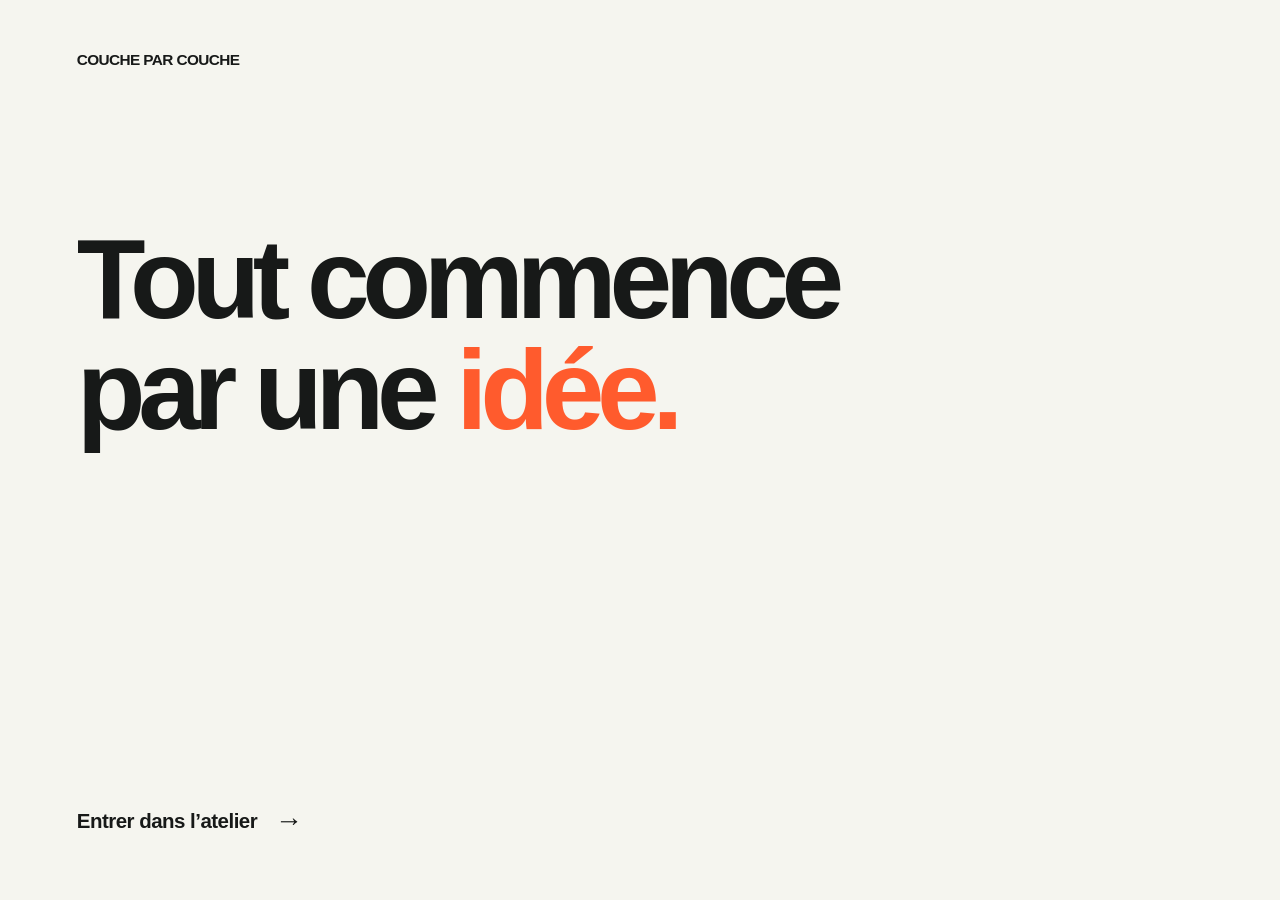
==== commit 9c7a6137: "Rétablir l’accueil précédent avec ses lignes orange animées" ====
--- a/index.html
+++ b/index.html
@@ -6,16 +6,13 @@
   <title>Couche par couche · L’atelier impression 3D</title>
   <meta name="description" content="120 minutes pour partir d’un problème métier, comprendre l’impression 3D et fabriquer ton premier objet utile.">
   <link rel="icon" type="image/svg+xml" href="favicon.svg">
-  <link rel="stylesheet" href="style.css?v=0847ea4b5011"><script type="module" src="app.js?v=038ede96d2e3"></script>
-  <script type="module" src="intro-relief.js?v=1861edc87257"></script>
+  <link rel="stylesheet" href="style.css?v=2fb629d965c9"><script type="module" src="app.js?v=038ede96d2e3"></script>
 </head>
 <body class="intro-active">
   <section class="intro-screen" aria-labelledby="intro-title">
     <p class="intro-brand">COUCHE PAR COUCHE</p>
     <div class="intro-content">
       <h1 class="intro-title" id="intro-title" tabindex="-1">Tout commence<br>par une <span>idée.</span></h1>
-      <div class="intro-relief">
-      <canvas class="intro-relief-canvas" id="intro-relief-canvas" aria-hidden="true"></canvas>
       <svg class="intro-layers" viewBox="0 0 1200 230" fill="none" aria-hidden="true">
         <g stroke="currentColor" stroke-width="1.6" stroke-linecap="round">
           <path pathLength="1" d="M2 105H380C620 105 655 18 795 18S935 125 1198 125"/>
@@ -26,8 +23,6 @@
           <path pathLength="1" d="M2 215H380C620 215 655 178 795 178S935 229 1198 229"/>
         </g>
       </svg>
-      <button class="intro-motion" id="intro-motion" aria-label="Mettre l’animation en pause" title="Mettre l’animation en pause" hidden><svg viewBox="0 0 24 24" fill="currentColor" aria-hidden="true"><path class="motion-pause" d="M7 5h3v14H7zm7 0h3v14h-3z"/><path class="motion-play" d="m8 5 11 7-11 7z"/></svg></button>
-      </div>
     </div>
     <button class="intro-enter" id="enter-workshop">Entrer dans l’atelier <span aria-hidden="true">→</span></button>
   </section>
--- a/style.css
+++ b/style.css
@@ -194,24 +194,14 @@
 body.intro-active>.intro-screen{display:flex}
 .intro-screen{min-height:100svh;padding:clamp(24px,4vw,64px) 6vw;flex-direction:column;justify-content:space-between;gap:36px;background:var(--paper)}
 .intro-brand{font-size:clamp(12px,1.2vw,18px);font-weight:800;letter-spacing:-.04em}
-.intro-content{width:100%;margin:auto 0;padding-top:clamp(8px,1.5svh,20px)}
+.intro-content{width:100%;margin:auto 0;padding-top:clamp(15px,4vh,60px)}
 .intro-title{font-size:clamp(39px,8.8vw,145px);line-height:.99;letter-spacing:-.065em;font-weight:800;outline:none}
 .intro-title span{color:var(--orange)}
-.intro-relief{position:relative;width:100%;height:clamp(150px,26svh,300px);margin-top:12px}
-.intro-relief-canvas{display:block;width:100%;height:100%;opacity:0}
-.intro-relief.is-ready .intro-relief-canvas{opacity:1}
-.intro-layers{position:absolute;inset:0;display:block;width:100%;height:100%;color:var(--orange);overflow:visible}
-.intro-relief.is-ready .intro-layers{display:none}
-.intro-motion{position:absolute;right:0;bottom:0;display:grid;place-items:center;width:44px;height:44px;border:1px solid var(--line);border-radius:50%;background:var(--paper);color:var(--muted)}
-.intro-motion[hidden]{display:none}
-.intro-motion:hover{color:var(--ink);border-color:var(--ink)}
-.intro-motion svg{width:17px;height:17px}
-.intro-motion .motion-play,.intro-motion.is-paused .motion-pause{display:none}
-.intro-motion.is-paused .motion-play{display:block}
+.intro-layers{display:block;width:100%;height:auto;max-height:28svh;margin-top:12px;color:var(--orange);overflow:visible}
 .intro-layers path{stroke-dasharray:1;animation:intro-draw 16s ease-in-out infinite;animation-delay:calc(var(--layer,0)*.6s);animation-fill-mode:both}
 .intro-layers path:nth-child(2){--layer:1}.intro-layers path:nth-child(3){--layer:2}.intro-layers path:nth-child(4){--layer:3}.intro-layers path:nth-child(5){--layer:4}.intro-layers path:nth-child(6){--layer:5}
 .intro-enter{align-self:flex-start;display:flex;align-items:center;gap:18px;min-height:48px;padding:12px 0;background:transparent;font-size:clamp(15px,1.6vw,23px);font-weight:700;letter-spacing:-.025em}
 .intro-enter span{font-size:1.35em;transition:transform .2s}.intro-enter:hover span{transform:translateX(5px)}
 @keyframes intro-draw{0%{stroke-dashoffset:1;opacity:0}8%{opacity:1}42%,82%{stroke-dashoffset:0;opacity:1}100%{stroke-dashoffset:0;opacity:0}}
-@media(prefers-reduced-motion:reduce){.intro-layers path{animation:none;stroke-dashoffset:0;opacity:1}.intro-enter span{transition:none}.intro-motion{display:none}}
-@media(max-width:600px){.intro-screen{padding:28px 6vw;gap:25px}.intro-title{font-size:clamp(34px,9vw,54px)}.intro-content{padding:0}.intro-relief{margin-top:30px}.intro-brand{font-size:12px}}
+@media(prefers-reduced-motion:reduce){.intro-layers path{animation:none;stroke-dashoffset:0;opacity:1}.intro-enter span{transition:none}}
+@media(max-width:600px){.intro-screen{padding:28px 6vw;gap:25px}.intro-title{font-size:clamp(34px,9vw,54px)}.intro-content{padding:0}.intro-layers{margin-top:30px}.intro-brand{font-size:12px}}
